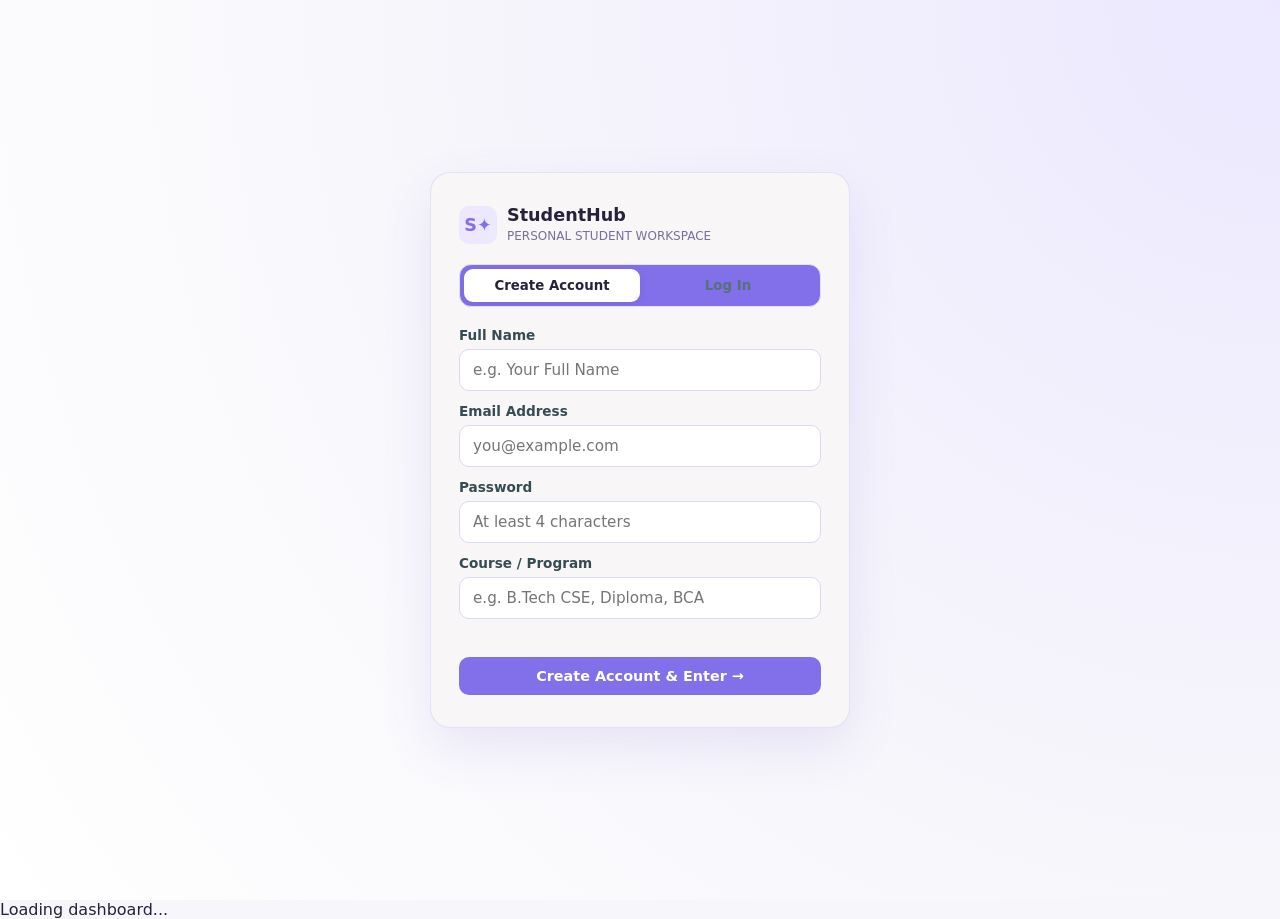
==== frontend/index.html @ a0b0ee9e "Initial StudentHub Project" ====
<!DOCTYPE html>
<html lang="en">

    <head>
        <meta charset="UTF-8" />
        <meta name="viewport" content="width=device-width, initial-scale=1.0" />
        <meta name="description" content="StudentHub AI — your all-in-one student workspace." />
        <title>StudentHub AI — Student Workspace</title>
        <link rel="stylesheet" href="style.css" />
        <style>
            /* Auth Screen & First-Time User Enhancements */
            .hidden {
                display: none !important;
            }

            .auth-wrapper {
                min-height: 100vh;
                display: flex;
                align-items: center;
                justify-content: center;
                padding: 24px;
                background: radial-gradient(circle at top right, #ece8ff 0%, #f7f6fb 55%, #ffffff 100%);
            }

            .auth-card {
                width: 100%;
                max-width: 420px;
                background: #f8f6f6;
                border-radius: 20px;
                padding: 32px 28px;
                box-shadow: 0 20px 50px rgba(105, 89, 205, 0.12);
                border: 1px solid rgba(129, 112, 233, 0.16);
            }

            .auth-brand {
                display: flex;
                align-items: center;
                gap: 10px;
                margin-bottom: 20px;
            }

            .auth-tabs {
                display: grid;
                grid-template-columns: 1fr 1fr;
                background: #8170e9;
                padding: 4px;
                border-radius: 12px;
                margin-bottom: 20px;
            }

            .auth-tab {
                border: none;
                background: transparent;
                padding: 9px 12px;
                border-radius: 9px;
                font-weight: 600;
                cursor: pointer;
                color: #567178;
                transition: all 0.2s ease;
            }

            .auth-tab.active {
                background: #ffffff;
                color: #26223b;
                box-shadow: 0 2px 8px rgba(0, 0, 0, 0.06);
            }

            .auth-form label {
                display: block;
                font-size: 0.85rem;
                font-weight: 600;
                margin: 12px 0 6px;
                color: #354c54;
            }

            .auth-form input {
                width: 100%;
                padding: 11px 13px;
                border: 1px solid #dcd7f3;
                border-radius: 10px;
                font-size: 0.95rem;
                outline: none;
                box-sizing: border-box;
            }

            .auth-form input:focus {
                border-color: #8170e9;
                box-shadow: 0 0 0 3px rgba(129, 112, 233, 0.15);
            }

            .auth-error {
                color: #ef110a;
                font-size: 0.85rem;
                margin-top: 10px;
                min-height: 18px;
            }

            .stat-card.interactive {
                cursor: pointer;
                transition: transform 0.15s ease, box-shadow 0.99s ease;
            }

            .stat-card.interactive:hover {
                transform: translateY(-2px);
            }

            .empty-state-box {
                padding: 18px;
                text-align: center;
                border: 1px dashed #6455b3;
                border-radius: 12px;
                color: #6c668a;
                font-size: 0.9rem;
            }
        </style>
    </head>

    <body>

        <!-- 1. AUTHENTICATION SCREEN (LOGIN / SIGN UP) -->
        <section class="auth-wrapper" id="authScreen">
            <div class="auth-card">
                <div class="auth-brand">
                    <span class="brand-mark">S<span>✦</span></span>
                    <div>
                        <strong style="display:block; font-size:1.1rem;">StudentHub</strong>
                        <small style="color:#777099; font-size:0.75rem;">PERSONAL STUDENT WORKSPACE</small>
                    </div>
                </div>

                <div class="auth-tabs">
                    <button type="button" class="auth-tab active" id="tabSignup">Create Account</button>
                    <button type="button" class="auth-tab" id="tabLogin">Log In</button>
                </div>

                <!-- Create Account Form -->
                <form class="auth-form" id="signupForm">
                    <label for="signupName">Full Name</label>
                    <input id="signupName" type="text" required placeholder="e.g. Your Full Name" />

                    <label for="signupEmail">Email Address</label>
                    <input id="signupEmail" type="email" required placeholder="you@example.com" />

                    <label for="signupPassword">Password</label>
                    <input id="signupPassword" type="password" required minlength="4"
                        placeholder="At least 4 characters" />

                    <label for="signupProgram">Course / Program</label>
                    <input id="signupProgram" type="text" required placeholder="e.g. B.Tech CSE, Diploma, BCA" />

                    <div class="auth-error" id="signupError"></div>
                    <button type="submit" class="modal-submit" style="width:100%; margin-top:10px;">Create Account &amp;
                        Enter →</button>
                </form>

                <!-- Login Form -->
                <form class="auth-form hidden" id="loginForm">
                    <label for="loginEmail">Email Address</label>
                    <input id="loginEmail" type="email" required placeholder="you@example.com" />

                    <label for="loginPassword">Password</label>
                    <input id="loginPassword" type="password" required placeholder="Enter your password" />

                    <div class="auth-error" id="loginError"></div>
                    <button type="submit" class="modal-submit" style="width:100%; margin-top:10px;">Log In to Workspace
                        →</button>
                </form>
            </div>
        </section>

        <!-- 2. MAIN WORKSPACE INTERFACE -->
        <div class="app-shell hidden" id="appShell">
            <aside class="sidebar" id="sidebar">
                <a class="brand" href="#" aria-label="StudentHub Home" data-view="overview">
                    <span class="brand-mark">S<span>✦</span></span>
                    <span><strong>StudentHub</strong><small>STUDENT SPACE</small></span>
                </a>
                <div class="nav-label">WORKSPACE</div>
                <nav class="nav">
                    <button class="nav-item active" data-view="overview"><span>▦</span> Overview</button>
                    <button class="nav-item" data-view="study"><span>✧</span> AI Study Assistant <i
                            class="new-tag">AI</i></button>
                    <button class="nav-item" data-view="notes"><span>▤</span> Notes Library</button>
                    <button class="nav-item" data-view="planner"><span>◷</span> Study Planner</button>
                    <button class="nav-item" data-view="attendance"><span>▣</span> Attendance</button>
                    <button class="nav-item" data-view="assignments"><span>☑</span> Assignments</button>
                    <div class="nav-label nav-label-gap">CAREER</div>
                    <button class="nav-item" data-view="placement"><span>↗</span> Placement Prep</button>
                    <button class="nav-item" data-view="resume"><span>▧</span> Resume Builder</button>
                    <button class="nav-item" data-view="community"><span>◎</span> Community</button>
                </nav>
                <div class="sidebar-bottom">
                    <div class="upgrade-card">
                        <div class="sparkle">✦</div><strong>Make learning count.</strong>
                        <p>Your next big opportunity starts with one small step.</p>
                        <button data-view="placement">Explore career tools <span>→</span></button>
                    </div>
                    <button class="profile-mini" id="profileButton">
                        <div class="avatar" id="sidebarAvatar">SH</div>
                        <span>
                            <strong id="sidebarUserName">Student</strong>
                            <small id="sidebarUserProgram">Student Workspace</small>
                        </span>
                        <span class="dots">•••</span>
                    </button>
                </div>
            </aside>

            <main class="main">
                <header class="topbar">
                    <button class="mobile-menu" id="mobileMenu" aria-label="Open menu">☰</button>
                    <div class="breadcrumb">Workspace <span>/</span> <strong id="breadcrumbTitle">Overview</strong>
                    </div>
                    <div class="top-actions">
                        <label class="global-search"><span>⌕</span><input id="globalSearch"
                                placeholder="Search notes, tasks, deadlines..." /><kbd>⌘ K</kbd></label>
                        <button class="icon-button" id="notificationButton" aria-label="Notifications">♧<i></i></button>
                        <div class="avatar top-avatar" id="topAvatar" title="Account & Profile" style="cursor:pointer;">
                            S</div>
                    </div>
                </header>

                <section class="content">
                    <div class="welcome-row">
                        <div>
                            <div class="eyebrow"><span class="live-dot"></span> YOUR PERSONAL STUDENT SPACE</div>
                            <h1 id="pageTitle">Welcome! <span class="wave">✦</span></h1>
                            <p class="subtitle" id="pageSubtitle">Start by adding your subjects, tasks, or study goals
                                for today.</p>
                        </div>
                        <button class="primary-button" id="addTaskButtonTop"><span>＋</span> Plan my day</button>
                    </div>

                    <div class="hero-card">
                        <div class="hero-copy">
                            <div class="hero-pill"><span>✦</span> YOUR AI LEARNING COMPANION</div>
                            <h2>Make today a<br /><em>step forward.</em></h2>
                            <p>Learn smarter, stay organized, and build the future you want — all in one place.</p>
                            <button class="hero-button" data-view="study">Ask your AI assistant <span>↗</span></button>
                        </div>
                        <div class="hero-art" aria-hidden="true">
                            <div class="orbit orbit-one"></div>
                            <div class="orbit orbit-two"></div>
                            <div class="floating-card card-note"><span class="float-icon purple">▤</span><span><b>Study
                                        notes</b><small id="heroNoteCount">0 saved notes</small></span><i>✓</i></div>
                            <div class="floating-card card-score"><span class="float-icon yellow">✧</span><span><b>Keep
                                        going!</b><small id="heroTaskStatus">Ready to start</small></span></div>
                            <div class="book-stack">
                                <div class="book book-back"></div>
                                <div class="book book-mid"></div>
                                <div class="book book-front"><span>✦</span></div>
                                <div class="book-page"></div>
                            </div>
                            <div class="hero-spark spark-a">✦</div>
                            <div class="hero-spark spark-b">✧</div>
                            <div class="hero-spark spark-c">·</div>
                        </div>
                    </div>

                    <div class="section-heading">
                        <div>
                            <h2>Your overview</h2>
                            <p>Click any card below to update or log your progress.</p>
                        </div>
                        <button class="text-button" id="customizeButton">Customize view ↗</button>
                    </div>

                    <!-- Interactive Live Stats Grid -->
                    <div class="stats-grid">
                        <article class="stat-card interactive" id="cardAttendance" data-view="attendance">
                            <div class="stat-top"><span>Attendance</span><span class="stat-icon mint">▣</span></div>
                            <div class="stat-value" id="statAttendanceVal">0<span>%</span></div>
                            <div class="stat-foot"><span class="status-good" id="statAttendanceSub">Click to log
                                    classes</span></div>
                            <div class="mini-progress"><span id="statAttendanceBar" style="width:0%"></span></div>
                        </article>

                        <article class="stat-card interactive" id="cardStudyTime">
                            <div class="stat-top"><span>Study time</span><span class="stat-icon lavender">◷</span></div>
                            <div class="stat-value" id="statStudyVal">0<span class="unit"> hrs</span></div>
                            <div class="stat-foot"><span class="status-good">+ Click to log study time</span></div>
                            <div class="mini-progress lavender-bar"><span id="statStudyBar" style="width:0%"></span>
                            </div>
                        </article>

                        <article class="stat-card interactive" id="cardTasks" data-view="planner">
                            <div class="stat-top"><span>Tasks completed</span><span class="stat-icon peach">☑</span>
                            </div>
                            <div class="stat-value" id="statTasksVal">0<span class="muted-value">/0</span></div>
                            <div class="stat-foot"><span class="status-good" id="statTasksSub">0%</span>
                                <span>completion rate</span>
                            </div>
                            <div class="mini-progress peach-bar"><span id="statTasksBar" style="width:0%"></span></div>
                        </article>

                        <article class="stat-card interactive" id="cardQuiz">
                            <div class="stat-top"><span>Quiz average</span><span class="stat-icon blue">✧</span></div>
                            <div class="stat-value" id="statQuizVal">0<span>%</span></div>
                            <div class="stat-foot"><span class="status-good" id="statQuizSub">Click to take a quick
                                    quiz</span></div>
                            <div class="mini-progress blue-bar"><span id="statQuizBar" style="width:0%"></span></div>
                        </article>
                    </div>

                    <div class="dashboard-grid">
                        <section class="panel focus-panel">
                            <div class="panel-heading">
                                <div>
                                    <h3>Today's focus</h3>
                                    <p>Small steps, meaningful progress.</p>
                                </div>
                                <button class="more-button" id="clearCompletedBtn" title="Clear completed tasks">Clear
                                    done</button>
                            </div>
                            <div class="focus-progress">
                                <div class="progress-ring">
                                    <div><strong id="ringCount">0/0</strong><small>tasks</small></div>
                                </div>
                                <div>
                                    <strong id="focusHeadline">Let's plan your day!</strong>
                                    <p id="focusSubtext">Add your first task below to start tracking today's focus.</p>
                                    <button class="inline-link" data-view="planner">Add task →</button>
                                </div>
                            </div>
                            <div class="task-list" id="taskList"></div>
                            <button class="add-task" id="addTaskButton">＋ Add a task</button>
                        </section>

                        <section class="panel ai-panel">
                            <div class="panel-heading">
                                <div>
                                    <h3>Ask StudentHub AI</h3>
                                    <p>Your study buddy, available anytime.</p>
                                </div>
                                <span class="ai-badge">✦ INTERACTIVE</span>
                            </div>
                            <div class="ai-welcome">
                                <div class="ai-avatar">✦</div>
                                <div>
                                    <strong id="aiGreeting">Hey there! What are we learning today?</strong>
                                    <p>Type any topic below to generate an instant study breakdown, active recall
                                        prompts, or add it to your notes.</p>
                                </div>
                            </div>
                            <div class="suggestions">
                                <button class="suggestion" data-prompt="Object-Oriented Programming">Explain OOP
                                    concepts <span>↗</span></button>
                                <button class="suggestion" data-prompt="Database Normalization">Database Normalization
                                    <span>↗</span></button>
                                <button class="suggestion" data-prompt="Time Management for Exams">Exam Study Strategy
                                    <span>↗</span></button>
                            </div>
                            <form class="chat-input" id="chatForm">
                                <input id="chatInput" placeholder="Enter a topic or question..." autocomplete="off" />
                                <button type="submit" aria-label="Send message">↑</button>
                            </form>
                        </section>
                    </div>

                    <div class="bottom-grid">
                        <section class="panel resources-panel">
                            <div class="panel-heading">
                                <div>
                                    <h3>Continue learning</h3>
                                    <p>Your saved notes &amp; study materials.</p>
                                </div>
                                <button class="inline-link" data-view="notes">Manage notes →</button>
                            </div>
                            <div class="resource-list" id="resourceList"></div>
                        </section>

                        <section class="panel deadline-panel">
                            <div class="panel-heading">
                                <div>
                                    <h3>Coming up</h3>
                                    <p>Your upcoming assignment deadlines.</p>
                                </div>
                                <button class="inline-link" data-view="assignments">Add deadline →</button>
                            </div>
                            <div id="deadlineList"></div>
                        </section>
                    </div>

                    <footer><span>✦ StudentHub AI</span><span>Built for your next step. <b>Keep growing.</b></span>
                    </footer>
                </section>
            </main>
        </div>

        <div class="toast" id="toast" role="status"></div>
        <dialog id="modal">
            <div class="modal-head">
                <h3 id="modalTitle">Quick action</h3>
                <button id="closeModal" aria-label="Close">×</button>
            </div>
            <div id="modalBody"></div>
        </dialog>
        <script src="script.js"></script>
        <pre id="dashboard-data">Loading dashboard...</pre>

        <script src="api.js"></script>
        <script>
            loadDashboard();
        </script>
    </body>

</html>
---- frontend/style.css ----
/* ============================================================================
   1. CSS VARIABLES & THEME TOKENS (LIGHT & DARK MODE)
   ============================================================================ */
:root {
    --bg-main: #f7f6fb;
    --bg-sidebar: #ffffff;
    --bg-card: #ffffff;
    --text-main: #26223b;
    --text-muted: #777099;
    --border-color: #e5e1f5;
    --primary: #8170e9;
    --primary-hover: #6d5ce7;
    --accent-light: #ece8ff;
    --card-shadow: 0 10px 30px rgba(105, 89, 205, 0.06);
    --modal-bg: #ffffff;
    --input-bg: #ffffff;
}

body.dark-mode {
    --bg-main: #110f1a;
    --bg-sidebar: #171424;
    --bg-card: #1c182b;
    --text-main: #f2eefb;
    --text-muted: #a69ebd;
    --border-color: #2e2845;
    --primary: #9485f5;
    --primary-hover: #a69afa;
    --accent-light: #282142;
    --card-shadow: 0 10px 30px rgba(0, 0, 0, 0.35);
    --modal-bg: #1c182b;
    --input-bg: #141121;
}

/* ============================================================================
   2. RESET & BASE STYLES
   ============================================================================ */
* {
    box-sizing: border-box;
    margin: 0;
    padding: 0;
    font-family: system-ui, -apple-system, BlinkMacSystemFont, "Segoe UI", Roboto, Oxygen, Ubuntu, Cantarell, sans-serif;
}

body {
    background-color: var(--bg-main);
    color: var(--text-main);
    min-height: 100vh;
    transition: background-color 0.3s ease, color 0.3s ease;
    overflow-x: hidden;
}

/* Custom Scrollbars */
::-webkit-scrollbar {
    width: 6px;
    height: 6px;
}

::-webkit-scrollbar-track {
    background: transparent;
}

::-webkit-scrollbar-thumb {
    background: var(--border-color);
    border-radius: 4px;
}

.hidden {
    display: none !important;
}

/* ============================================================================
   3. AUTHENTICATION & APP SHELL LAYOUT
   ============================================================================ */
.auth-wrapper {
    min-height: 100vh;
    display: flex;
    align-items: center;
    justify-content: center;
    padding: 24px;
    background: radial-gradient(circle at top right, var(--accent-light) 0%, var(--bg-main) 60%);
}

.auth-card {
    width: 100%;
    max-width: 420px;
    background: var(--bg-card);
    border-radius: 20px;
    padding: 32px 28px;
    box-shadow: var(--card-shadow);
    border: 1px solid var(--border-color);
    transition: background 0.3s ease, border 0.3s ease;
}

.auth-brand {
    display: flex;
    align-items: center;
    gap: 12px;
    margin-bottom: 22px;
}

.auth-tabs {
    display: grid;
    grid-template-columns: 1fr 1fr;
    background: var(--bg-main);
    padding: 4px;
    border-radius: 12px;
    margin-bottom: 20px;
    border: 1px solid var(--border-color);
}

.auth-tab {
    border: none;
    background: transparent;
    padding: 9px 12px;
    border-radius: 9px;
    font-weight: 600;
    cursor: pointer;
    color: var(--text-muted);
    transition: all 0.2s ease;
}

.auth-tab.active {
    background: var(--bg-card);
    color: var(--text-main);
    box-shadow: 0 2px 8px rgba(0, 0, 0, 0.06);
}

.auth-form label {
    display: block;
    font-size: 0.85rem;
    font-weight: 600;
    margin: 12px 0 6px;
    color: var(--text-main);
}

.auth-form input {
    width: 100%;
    padding: 11px 13px;
    background: var(--input-bg);
    border: 1px solid var(--border-color);
    border-radius: 10px;
    font-size: 0.95rem;
    color: var(--text-main);
    outline: none;
    transition: border 0.2s ease, box-shadow 0.2s ease;
}

.auth-form input:focus {
    border-color: var(--primary);
    box-shadow: 0 0 0 3px rgba(129, 112, 233, 0.2);
}

.auth-error {
    color: #d9534f;
    font-size: 0.85rem;
    margin-top: 10px;
    min-height: 18px;
}

.app-shell {
    display: flex;
    min-height: 100vh;
}

/* ============================================================================
   4. SIDEBAR & NAVIGATION
   ============================================================================ */
.sidebar {
    width: 260px;
    background: var(--bg-sidebar);
    border-right: 1px solid var(--border-color);
    display: flex;
    flex-direction: column;
    padding: 24px 16px;
    position: fixed;
    top: 0;
    bottom: 0;
    left: 0;
    z-index: 100;
    transition: transform 0.3s ease, background 0.3s ease, border 0.3s ease;
}

.brand {
    display: flex;
    align-items: center;
    gap: 10px;
    text-decoration: none;
    color: var(--text-main);
    padding: 0 8px 20px;
}

.brand-mark {
    width: 38px;
    height: 38px;
    background: var(--accent-light);
    color: var(--primary);
    border-radius: 10px;
    display: flex;
    align-items: center;
    justify-content: center;
    font-weight: 700;
    font-size: 1.1rem;
}

.brand span strong {
    display: block;
    font-size: 1rem;
    line-height: 1.2;
}

.brand span small {
    font-size: 0.65rem;
    color: var(--text-muted);
    letter-spacing: 0.5px;
}

.nav-label {
    font-size: 0.7rem;
    font-weight: 700;
    color: var(--text-muted);
    letter-spacing: 0.8px;
    padding: 12px 10px 6px;
}

.nav-label-gap {
    margin-top: 16px;
}

.nav {
    display: flex;
    flex-direction: column;
    gap: 3px;
}

.nav-item {
    display: flex;
    align-items: center;
    gap: 10px;
    padding: 10px 12px;
    border-radius: 10px;
    border: none;
    background: transparent;
    color: var(--text-muted);
    font-weight: 500;
    font-size: 0.92rem;
    cursor: pointer;
    text-align: left;
    width: 100%;
    transition: all 0.2s ease;
}

.nav-item:hover {
    background: var(--accent-light);
    color: var(--text-main);
}

.nav-item.active {
    background: var(--accent-light);
    color: var(--primary);
    font-weight: 600;
}

.new-tag {
    margin-left: auto;
    font-size: 0.65rem;
    background: var(--primary);
    color: #fff;
    padding: 2px 6px;
    border-radius: 6px;
    font-style: normal;
}

.sidebar-bottom {
    margin-top: auto;
    display: flex;
    flex-direction: column;
    gap: 12px;
}

.upgrade-card {
    background: linear-gradient(135deg, var(--accent-light) 0%, rgba(129, 112, 233, 0.1) 100%);
    border: 1px solid var(--border-color);
    padding: 14px;
    border-radius: 14px;
}

.upgrade-card .sparkle {
    color: var(--primary);
    font-size: 1rem;
    margin-bottom: 4px;
}

.upgrade-card strong {
    display: block;
    font-size: 0.88rem;
    color: var(--text-main);
    margin-bottom: 2px;
}

.upgrade-card p {
    font-size: 0.78rem;
    color: var(--text-muted);
    line-height: 1.4;
    margin-bottom: 10px;
}

.upgrade-card button {
    background: var(--primary);
    color: #fff;
    border: none;
    padding: 7px 12px;
    border-radius: 8px;
    font-size: 0.78rem;
    font-weight: 600;
    cursor: pointer;
    display: flex;
    align-items: center;
    gap: 6px;
    transition: background 0.2s ease;
}

.upgrade-card button:hover {
    background: var(--primary-hover);
}

.profile-mini {
    display: flex;
    align-items: center;
    gap: 10px;
    background: var(--bg-main);
    border: 1px solid var(--border-color);
    padding: 8px 10px;
    border-radius: 12px;
    cursor: pointer;
    width: 100%;
    text-align: left;
    transition: background 0.2s ease;
}

.profile-mini:hover {
    background: var(--accent-light);
}

.avatar {
    width: 32px;
    height: 32px;
    background: var(--primary);
    color: #fff;
    border-radius: 50%;
    display: flex;
    align-items: center;
    justify-content: center;
    font-weight: 600;
    font-size: 0.9rem;
    flex-shrink: 0;
}

.profile-mini span strong {
    display: block;
    font-size: 0.85rem;
    color: var(--text-main);
}

.profile-mini span small {
    font-size: 0.73rem;
    color: var(--text-muted);
}

.dots {
    margin-left: auto;
    color: var(--text-muted);
    letter-spacing: 1px;
}

/* ============================================================================
   5. MAIN CONTENT AREA & TOPBAR
   ============================================================================ */
.main {
    margin-left: 260px;
    flex: 1;
    display: flex;
    flex-direction: column;
    min-width: 0;
}

.topbar {
    height: 70px;
    background: var(--bg-card);
    border-bottom: 1px solid var(--border-color);
    display: flex;
    align-items: center;
    padding: 0 32px;
    position: sticky;
    top: 0;
    z-index: 90;
    gap: 16px;
    transition: background 0.3s ease, border 0.3s ease;
}

.mobile-menu {
    display: none;
    background: none;
    border: none;
    font-size: 1.4rem;
    color: var(--text-main);
    cursor: pointer;
}

.breadcrumb {
    font-size: 0.9rem;
    color: var(--text-muted);
}

.breadcrumb span {
    margin: 0 6px;
}

.breadcrumb strong {
    color: var(--text-main);
    font-weight: 600;
}

.top-actions {
    margin-left: auto;
    display: flex;
    align-items: center;
    gap: 12px;
}

.global-search {
    display: flex;
    align-items: center;
    background: var(--bg-main);
    border: 1px solid var(--border-color);
    padding: 8px 12px;
    border-radius: 10px;
    gap: 8px;
    width: 240px;
    transition: border 0.2s ease;
}

.global-search:focus-within {
    border-color: var(--primary);
}

.global-search span {
    color: var(--text-muted);
    font-size: 1.1rem;
}

.global-search input {
    background: transparent;
    border: none;
    outline: none;
    font-size: 0.88rem;
    color: var(--text-main);
    width: 100%;
}

.global-search kbd {
    font-size: 0.7rem;
    background: var(--bg-card);
    border: 1px solid var(--border-color);
    padding: 2px 5px;
    border-radius: 5px;
    color: var(--text-muted);
}

.icon-button {
    background: var(--bg-main);
    border: 1px solid var(--border-color);
    width: 38px;
    height: 38px;
    border-radius: 10px;
    display: flex;
    align-items: center;
    justify-content: center;
    cursor: pointer;
    color: var(--text-main);
    font-size: 1rem;
    transition: background 0.2s ease;
}

.icon-button:hover {
    background: var(--accent-light);
    color: var(--primary);
}

.content {
    padding: 32px;
    max-width: 1300px;
    width: 100%;
    margin: 0 auto;
}

/* ============================================================================
   6. DASHBOARD COMPONENTS & HERO CARD
   ============================================================================ */
.welcome-row {
    display: flex;
    justify-content: space-between;
    align-items: flex-start;
    margin-bottom: 24px;
    gap: 16px;
    flex-wrap: wrap;
}

.eyebrow {
    font-size: 0.72rem;
    font-weight: 700;
    color: var(--text-muted);
    letter-spacing: 0.8px;
    display: flex;
    align-items: center;
    gap: 6px;
    margin-bottom: 6px;
}

.live-dot {
    width: 7px;
    height: 7px;
    background: #2e7d32;
    border-radius: 50%;
    display: inline-block;
    box-shadow: 0 0 0 3px rgba(46, 125, 50, 0.2);
}

h1 {
    font-size: 1.75rem;
    font-weight: 700;
    color: var(--text-main);
    letter-spacing: -0.5px;
    display: flex;
    align-items: center;
    gap: 8px;
}

.wave {
    color: var(--primary);
    font-size: 1.2rem;
}

.subtitle {
    font-size: 0.95rem;
    color: var(--text-muted);
    margin-top: 4px;
}

.primary-button {
    background: var(--primary);
    color: #fff;
    border: none;
    padding: 10px 18px;
    border-radius: 12px;
    font-weight: 600;
    font-size: 0.9rem;
    cursor: pointer;
    display: flex;
    align-items: center;
    gap: 8px;
    box-shadow: 0 4px 12px rgba(129, 112, 233, 0.25);
    transition: background 0.2s ease, transform 0.15s ease;
}

.primary-button:hover {
    background: var(--primary-hover);
    transform: translateY(-1px);
}

/* Hero Card */
.hero-card {
    background: linear-gradient(135deg, #1c182b 0%, #292442 100%);
    color: #ffffff;
    border-radius: 20px;
    padding: 36px;
    display: grid;
    grid-template-columns: 1fr 1fr;
    align-items: center;
    margin-bottom: 32px;
    position: relative;
    overflow: hidden;
    box-shadow: 0 16px 40px rgba(28, 24, 43, 0.2);
}

.hero-copy {
    z-index: 2;
}

.hero-pill {
    display: inline-flex;
    align-items: center;
    gap: 6px;
    background: rgba(255, 255, 255, 0.12);
    padding: 5px 12px;
    border-radius: 20px;
    font-size: 0.72rem;
    font-weight: 700;
    letter-spacing: 0.5px;
    margin-bottom: 14px;
    color: #dcd6f7;
}

.hero-copy h2 {
    font-size: 2.1rem;
    font-weight: 700;
    line-height: 1.2;
    margin-bottom: 12px;
}

.hero-copy h2 em {
    font-style: normal;
    color: #a394f7;
}

.hero-copy p {
    color: #bfaee3;
    font-size: 0.95rem;
    margin-bottom: 20px;
    max-width: 420px;
    line-height: 1.5;
}

.hero-button {
    background: #ffffff;
    color: #1c182b;
    border: none;
    padding: 10px 18px;
    border-radius: 12px;
    font-weight: 600;
    font-size: 0.9rem;
    cursor: pointer;
    display: inline-flex;
    align-items: center;
    gap: 8px;
    transition: background 0.2s ease, transform 0.15s ease;
}

.hero-button:hover {
    background: #ece7fb;
    transform: translateY(-1px);
}

.hero-art {
    position: relative;
    height: 200px;
    display: flex;
    align-items: center;
    justify-content: center;
}

.floating-card {
    position: absolute;
    background: rgba(255, 255, 255, 0.95);
    backdrop-filter: blur(8px);
    color: #26223b;
    padding: 10px 14px;
    border-radius: 12px;
    display: flex;
    align-items: center;
    gap: 10px;
    font-size: 0.82rem;
    box-shadow: 0 10px 25px rgba(0, 0, 0, 0.15);
    z-index: 3;
}

.card-note {
    top: 20px;
    left: 10px;
}

.card-score {
    bottom: 20px;
    right: 10px;
}

.floating-card b {
    display: block;
    font-size: 0.85rem;
}

.floating-card small {
    color: #6c668a;
    font-size: 0.7rem;
}

.float-icon {
    width: 28px;
    height: 28px;
    border-radius: 8px;
    display: flex;
    align-items: center;
    justify-content: center;
    font-weight: 700;
    font-size: 0.8rem;
}

.float-icon.purple {
    background: #ece8ff;
    color: #8170e9;
}

.float-icon.yellow {
    background: #fff8e8;
    color: #f5a623;
}

/* ============================================================================
   7. STATS GRID & DASHBOARD PANELS
   ============================================================================ */
.section-heading {
    display: flex;
    justify-content: space-between;
    align-items: flex-end;
    margin-bottom: 16px;
}

.section-heading h2 {
    font-size: 1.25rem;
    font-weight: 700;
    color: var(--text-main);
}

.section-heading p {
    font-size: 0.85rem;
    color: var(--text-muted);
    margin-top: 2px;
}

.text-button {
    background: none;
    border: none;
    color: var(--primary);
    font-weight: 600;
    font-size: 0.88rem;
    cursor: pointer;
}

.text-button:hover {
    text-decoration: underline;
}

.stats-grid {
    display: grid;
    grid-template-columns: repeat(auto-fit, minmax(220px, 1fr));
    gap: 20px;
    margin-bottom: 32px;
}

.stat-card {
    background: var(--bg-card);
    border: 1px solid var(--border-color);
    padding: 20px;
    border-radius: 16px;
    box-shadow: var(--card-shadow);
    transition: transform 0.2s ease, background 0.3s ease, border 0.3s ease;
}

.stat-card:hover {
    transform: translateY(-2px);
    border-color: var(--primary);
}

.stat-top {
    display: flex;
    justify-content: space-between;
    align-items: center;
    font-size: 0.85rem;
    font-weight: 600;
    color: var(--text-muted);
    margin-bottom: 12px;
}

.stat-icon {
    width: 32px;
    height: 32px;
    border-radius: 10px;
    display: flex;
    align-items: center;
    justify-content: center;
    font-size: 0.9rem;
}

.stat-icon.mint {
    background: #e6f4ea;
    color: #137333;
}

.stat-icon.lavender {
    background: #ece8ff;
    color: #8170e9;
}

.stat-icon.peach {
    background: #fef0ec;
    color: #c94a29;
}

.stat-icon.blue {
    background: #e8f0fe;
    color: #1a73e8;
}

.stat-value {
    font-size: 1.8rem;
    font-weight: 700;
    color: var(--text-main);
    margin-bottom: 8px;
    display: flex;
    align-items: baseline;
    gap: 4px;
}

.stat-value span {
    font-size: 1.1rem;
}

.stat-value .unit,
.stat-value .muted-value {
    font-size: 0.95rem;
    color: var(--text-muted);
    font-weight: 500;
}

.stat-foot {
    font-size: 0.78rem;
    color: var(--text-muted);
    display: flex;
    align-items: center;
    gap: 6px;
    margin-bottom: 12px;
}

.status-good {
    color: #137333;
    font-weight: 600;
}

.mini-progress {
    height: 6px;
    background: var(--bg-main);
    border-radius: 6px;
    overflow: hidden;
}

.mini-progress span {
    display: block;
    height: 100%;
    background: #137333;
    border-radius: 6px;
    transition: width 0.4s ease;
}

.lavender-bar span {
    background: var(--primary);
}

.peach-bar span {
    background: #e06d4e;
}

.blue-bar span {
    background: #1a73e8;
}

/* Dashboard Grids */
.dashboard-grid {
    display: grid;
    grid-template-columns: 1.2fr 1fr;
    gap: 24px;
    margin-bottom: 32px;
}

.bottom-grid {
    display: grid;
    grid-template-columns: 1fr 1fr;
    gap: 24px;
    margin-bottom: 32px;
}

.panel {
    background: var(--bg-card);
    border: 1px solid var(--border-color);
    border-radius: 18px;
    padding: 24px;
    box-shadow: var(--card-shadow);
    transition: background 0.3s ease, border 0.3s ease;
}

.panel-heading {
    display: flex;
    justify-content: space-between;
    align-items: flex-start;
    margin-bottom: 20px;
}

.panel-heading h3 {
    font-size: 1.05rem;
    font-weight: 700;
    color: var(--text-main);
}

.panel-heading p {
    font-size: 0.8rem;
    color: var(--text-muted);
    margin-top: 2px;
}

.more-button {
    background: none;
    border: none;
    color: var(--text-muted);
    font-weight: 700;
    cursor: pointer;
    letter-spacing: 1px;
}

/* Focus Panel & Tasks */
.focus-progress {
    display: flex;
    align-items: center;
    gap: 16px;
    background: var(--bg-main);
    border: 1px solid var(--border-color);
    padding: 16px;
    border-radius: 14px;
    margin-bottom: 18px;
}

.progress-ring {
    width: 58px;
    height: 58px;
    border-radius: 50%;
    background: conic-gradient(var(--primary) 0 60%, var(--border-color) 60% 100%);
    display: flex;
    align-items: center;
    justify-content: center;
    position: relative;
    flex-shrink: 0;
}

.progress-ring::before {
    content: '';
    position: absolute;
    width: 44px;
    height: 44px;
    background: var(--bg-card);
    border-radius: 50%;
}

.progress-ring div {
    position: relative;
    text-align: center;
    font-size: 0.72rem;
    line-height: 1.1;
    color: var(--text-main);
}

.progress-ring strong {
    display: block;
    font-size: 0.85rem;
}

.focus-progress strong {
    font-size: 0.92rem;
    color: var(--text-main);
}

.focus-progress p {
    font-size: 0.8rem;
    color: var(--text-muted);
    margin: 2px 0 6px;
}

.inline-link {
    background: none;
    border: none;
    color: var(--primary);
    font-weight: 600;
    font-size: 0.78rem;
    cursor: pointer;
    padding: 0;
}

.inline-link:hover {
    text-decoration: underline;
}

.task-list {
    display: flex;
    flex-direction: column;
    gap: 8px;
    max-height: 230px;
    overflow-y: auto;
    margin-bottom: 14px;
}

.task {
    display: flex;
    align-items: center;
    gap: 12px;
    background: var(--bg-main);
    border: 1px solid var(--border-color);
    padding: 10px 14px;
    border-radius: 12px;
    cursor: pointer;
    transition: all 0.2s ease;
}

.task:hover {
    border-color: var(--primary);
}

.task input[type="checkbox"] {
    display: none;
}

.check {
    width: 18px;
    height: 18px;
    border: 2px solid var(--text-muted);
    border-radius: 5px;
    display: flex;
    align-items: center;
    justify-content: center;
    transition: all 0.2s ease;
    flex-shrink: 0;
}

.task input:checked ~ .check {
    background: var(--primary);
    border-color: var(--primary);
}

.task input:checked ~ .check::after {
    content: '✓';
    color: #fff;
    font-size: 0.75rem;
    font-weight: 700;
}

.task-name {
    flex: 1;
    font-size: 0.88rem;
    color: var(--text-main);
}

.task-name b {
    display: block;
    font-weight: 600;
}

.task-name small {
    color: var(--text-muted);
    font-size: 0.74rem;
}

.task.done .task-name b {
    text-decoration: line-through;
    opacity: 0.6;
}

.task-time,
.task-tag {
    font-size: 0.74rem;
    color: var(--text-muted);
    background: var(--bg-card);
    padding: 3px 8px;
    border-radius: 6px;
    border: 1px solid var(--border-color);
}

.add-task {
    width: 100%;
    background: var(--bg-main);
    border: 1px dashed var(--border-color);
    color: var(--text-main);
    padding: 10px;
    border-radius: 12px;
    font-weight: 600;
    font-size: 0.85rem;
    cursor: pointer;
    transition: all 0.2s ease;
}

.add-task:hover {
    border-color: var(--primary);
    color: var(--primary);
}

/* AI Panel */
.ai-badge {
    font-size: 0.68rem;
    font-weight: 700;
    background: var(--accent-light);
    color: var(--primary);
    padding: 4px 8px;
    border-radius: 6px;
}

.ai-welcome {
    display: flex;
    align-items: flex-start;
    gap: 12px;
    background: var(--bg-main);
    border: 1px solid var(--border-color);
    padding: 14px;
    border-radius: 14px;
    margin-bottom: 14px;
}

.ai-avatar {
    width: 32px;
    height: 32px;
    background: var(--primary);
    color: #fff;
    border-radius: 10px;
    display: flex;
    align-items: center;
    justify-content: center;
    font-size: 0.9rem;
    flex-shrink: 0;
}

.ai-welcome strong {
    display: block;
    font-size: 0.88rem;
    color: var(--text-main);
    margin-bottom: 2px;
}

.ai-welcome p {
    font-size: 0.78rem;
    color: var(--text-muted);
    line-height: 1.4;
}

.suggestions {
    display: flex;
    flex-wrap: wrap;
    gap: 8px;
    margin-bottom: 14px;
}

.suggestion {
    background: var(--bg-main);
    border: 1px solid var(--border-color);
    color: var(--text-main);
    padding: 6px 12px;
    border-radius: 8px;
    font-size: 0.78rem;
    font-weight: 500;
    cursor: pointer;
    display: flex;
    align-items: center;
    gap: 6px;
    transition: all 0.2s ease;
}

.suggestion:hover {
    border-color: var(--primary);
    color: var(--primary);
}

.chat-input {
    display: flex;
    align-items: center;
    background: var(--bg-main);
    border: 1px solid var(--border-color);
    border-radius: 12px;
    padding: 6px 6px 6px 14px;
    gap: 8px;
}

.chat-input input {
    flex: 1;
    background: transparent;
    border: none;
    outline: none;
    font-size: 0.88rem;
    color: var(--text-main);
}

.chat-input button {
    width: 34px;
    height: 34px;
    background: var(--primary);
    color: #fff;
    border: none;
    border-radius: 9px;
    cursor: pointer;
    font-weight: 700;
    display: flex;
    align-items: center;
    justify-content: center;
    transition: background 0.2s ease;
}

.chat-input button:hover {
    background: var(--primary-hover);
}

/* Resources & Deadlines */
.resource-list {
    display: flex;
    flex-direction: column;
    gap: 10px;
}

.resource {
    display: flex;
    align-items: center;
    gap: 12px;
    background: var(--bg-main);
    border: 1px solid var(--border-color);
    padding: 12px 14px;
    border-radius: 14px;
    cursor: pointer;
    text-align: left;
    width: 100%;
    transition: all 0.2s ease;
}

.resource:hover {
    border-color: var(--primary);
}

.resource-icon {
    width: 36px;
    height: 36px;
    border-radius: 10px;
    display: flex;
    align-items: center;
    justify-content: center;
    font-weight: 700;
    font-size: 0.9rem;
    flex-shrink: 0;
}

.resource-icon.java {
    background: #fff0e8;
    color: #d9534f;
}

.resource-icon.db {
    background: #e8f0fe;
    color: #1a73e8;
}

.resource-icon.dsa {
    background: #e6f4ea;
    color: #137333;
}

.resource span {
    flex: 1;
    font-size: 0.88rem;
    color: var(--text-main);
}

.resource span b {
    display: block;
    font-weight: 600;
}

.resource span small {
    color: var(--text-muted);
    font-size: 0.74rem;
}

.resource-arrow {
    color: var(--text-muted);
    font-size: 0.9rem;
}

.deadline {
    display: flex;
    align-items: center;
    gap: 14px;
    background: var(--bg-main);
    border: 1px solid var(--border-color);
    padding: 12px 14px;
    border-radius: 14px;
    margin-bottom: 10px;
}

.date-box {
    width: 42px;
    height: 42px;
    background: #fef0ec;
    color: #d9534f;
    border-radius: 10px;
    display: flex;
    flex-direction: column;
    align-items: center;
    justify-content: center;
    font-weight: 700;
    font-size: 0.95rem;
    line-height: 1;
    flex-shrink: 0;
}

.date-box small {
    font-size: 0.58rem;
    text-transform: uppercase;
    margin-top: 2px;
}

.date-blue {
    background: #e8f0fe;
    color: #1a73e8;
}

.date-green {
    background: #e6f4ea;
    color: #137333;
}

.deadline-info {
    flex: 1;
    font-size: 0.85rem;
}

.deadline-info b {
    display: block;
    color: var(--text-main);
    font-weight: 600;
}

.deadline-info small {
    color: var(--text-muted);
    font-size: 0.74rem;
}

.deadline-dot {
    width: 8px;
    height: 8px;
    border-radius: 50%;
    flex-shrink: 0;
}

.deadline-dot.amber {
    background: #d9534f;
}

.deadline-dot.blue-dot {
    background: #1a73e8;
}

.deadline-dot.green-dot {
    background: #137333;
}

footer {
    display: flex;
    justify-content: space-between;
    align-items: center;
    padding-top: 10px;
    border-top: 1px solid var(--border-color);
    font-size: 0.78rem;
    color: var(--text-muted);
}

footer b {
    color: var(--text-main);
}

/* ============================================================================
   8. MODALS & TOASTS
   ============================================================================ */
dialog {
    background: var(--modal-bg);
    color: var(--text-main);
    border: 1px solid var(--border-color);
    border-radius: 20px;
    padding: 24px;
    width: 100%;
    max-width: 460px;
    box-shadow: 0 25px 50px rgba(0, 0, 0, 0.25);
    margin: auto;
    transition: background 0.3s ease, color 0.3s ease;
}

dialog::backdrop {
    background: rgba(0, 0, 0, 0.5);
    backdrop-filter: blur(4px);
}

.modal-head {
    display: flex;
    justify-content: space-between;
    align-items: center;
    margin-bottom: 16px;
}

.modal-head h3 {
    font-size: 1.1rem;
    font-weight: 700;
    color: var(--text-main);
}

.modal-head button {
    background: none;
    border: none;
    font-size: 1.25rem;
    color: var(--text-muted);
    cursor: pointer;
}

#modalBody label {
    display: block;
    font-size: 0.82rem;
    font-weight: 600;
    margin: 10px 0 4px;
    color: var(--text-main);
}

#modalBody input,
#modalBody textarea {
    width: 100%;
    padding: 10px 12px;
    background: var(--input-bg);
    border: 1px solid var(--border-color);
    border-radius: 10px;
    font-size: 0.9rem;
    color: var(--text-main);
    outline: none;
    box-sizing: border-box;
}

#modalBody input:focus,
#modalBody textarea:focus {
    border-color: var(--primary);
}

.modal-submit {
    width: 100%;
    background: var(--primary);
    color: #fff;
    border: none;
    padding: 11px;
    border-radius: 10px;
    font-weight: 600;
    font-size: 0.9rem;
    cursor: pointer;
    margin-top: 14px;
    transition: background 0.2s ease;
}

.modal-submit:hover {
    background: var(--primary-hover);
}

.answer-box {
    background: var(--bg-main);
    border: 1px solid var(--border-color);
    padding: 14px;
    border-radius: 12px;
    font-size: 0.85rem;
    line-height: 1.5;
    color: var(--text-main);
    margin-top: 10px;
}

.toast {
    position: fixed;
    bottom: 24px;
    right: 24px;
    background: #1c182b;
    color: #fff;
    padding: 12px 20px;
    border-radius: 12px;
    font-size: 0.88rem;
    font-weight: 500;
    box-shadow: 0 10px 30px rgba(0, 0, 0, 0.25);
    transform: translateY(100px);
    opacity: 0;
    transition: all 0.3s cubic-bezier(0.175, 0.885, 0.32, 1.275);
    z-index: 1000;
}

.toast.show {
    transform: translateY(0);
    opacity: 1;
}

/* ============================================================================
   9. RESPONSIVE DESIGN
   ============================================================================ */
@media (max-width: 900px) {
    .sidebar {
        transform: translateX(-100%);
    }

    .sidebar.open {
        transform: translateX(0);
    }

    .main {
        margin-left: 0;
    }

    .mobile-menu {
        display: block;
    }

    .hero-card {
        grid-template-columns: 1fr;
        padding: 24px;
    }

    .hero-art {
        display: none;
    }

    .dashboard-grid,
    .bottom-grid {
        grid-template-columns: 1fr;
    }

    .topbar {
        padding: 0 16px;
    }

    .content {
        padding: 20px 16px;
    }

    .global-search {
        width: 160px;
    }
}
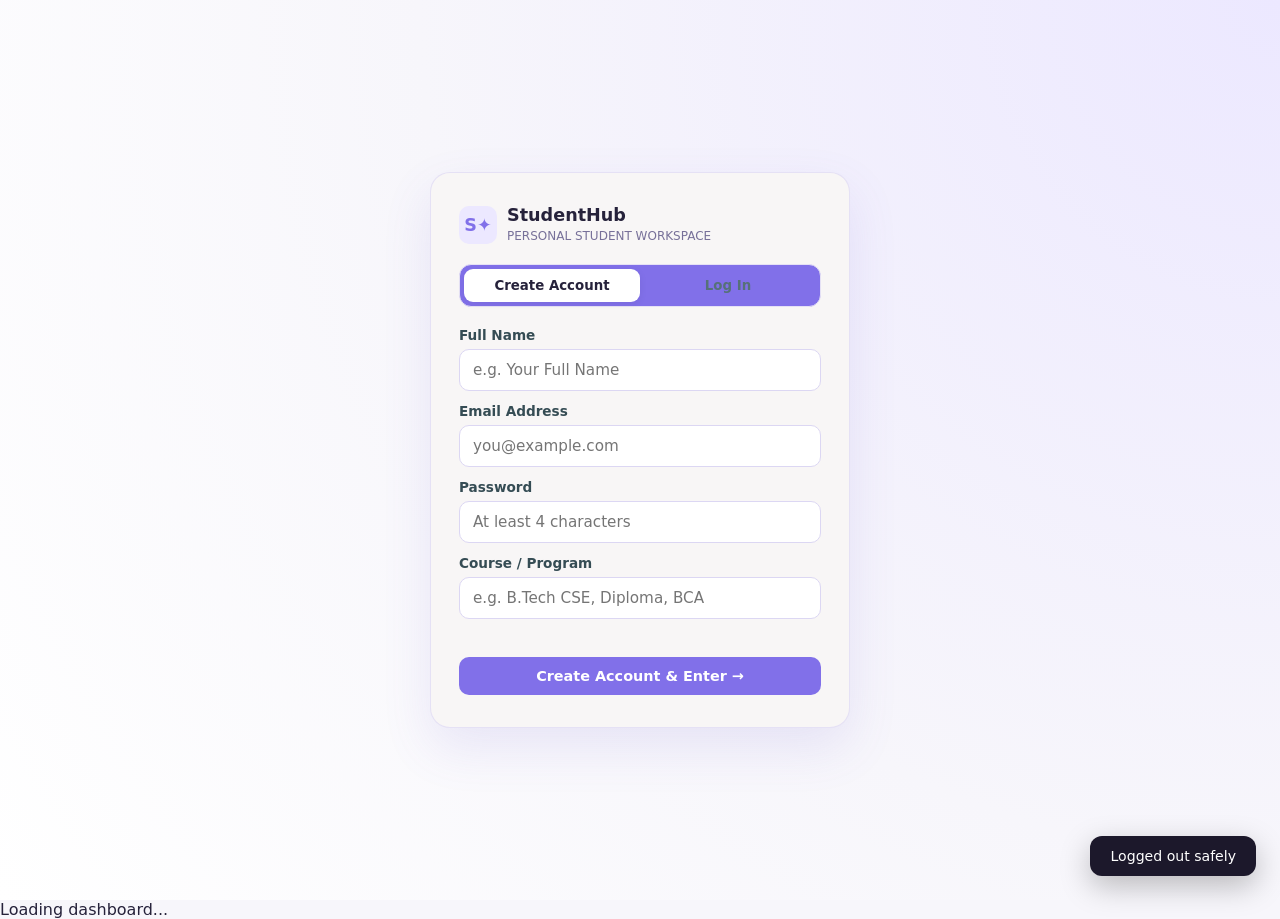
==== commit 764f9296: "Fix login Form" ====
--- a/frontend/index.html
+++ b/frontend/index.html
@@ -381,7 +381,7 @@
                         </section>
                     </div>
 
-                    <footer><span>✦ StudentHub AI</span><span>Built for your next step. <b>Keep growing.</b></span>
+                    <footer><span>✦ StudentHub </span><span>Built for your next step. <b>Keep growing.</b></span>
                     </footer>
                 </section>
             </main>
@@ -398,10 +398,7 @@
         <script src="script.js"></script>
         <pre id="dashboard-data">Loading dashboard...</pre>
 
-        <script src="api.js"></script>
-        <script>
-            loadDashboard();
-        </script>
+        <script src="script.js"></script>
     </body>
 
 </html>
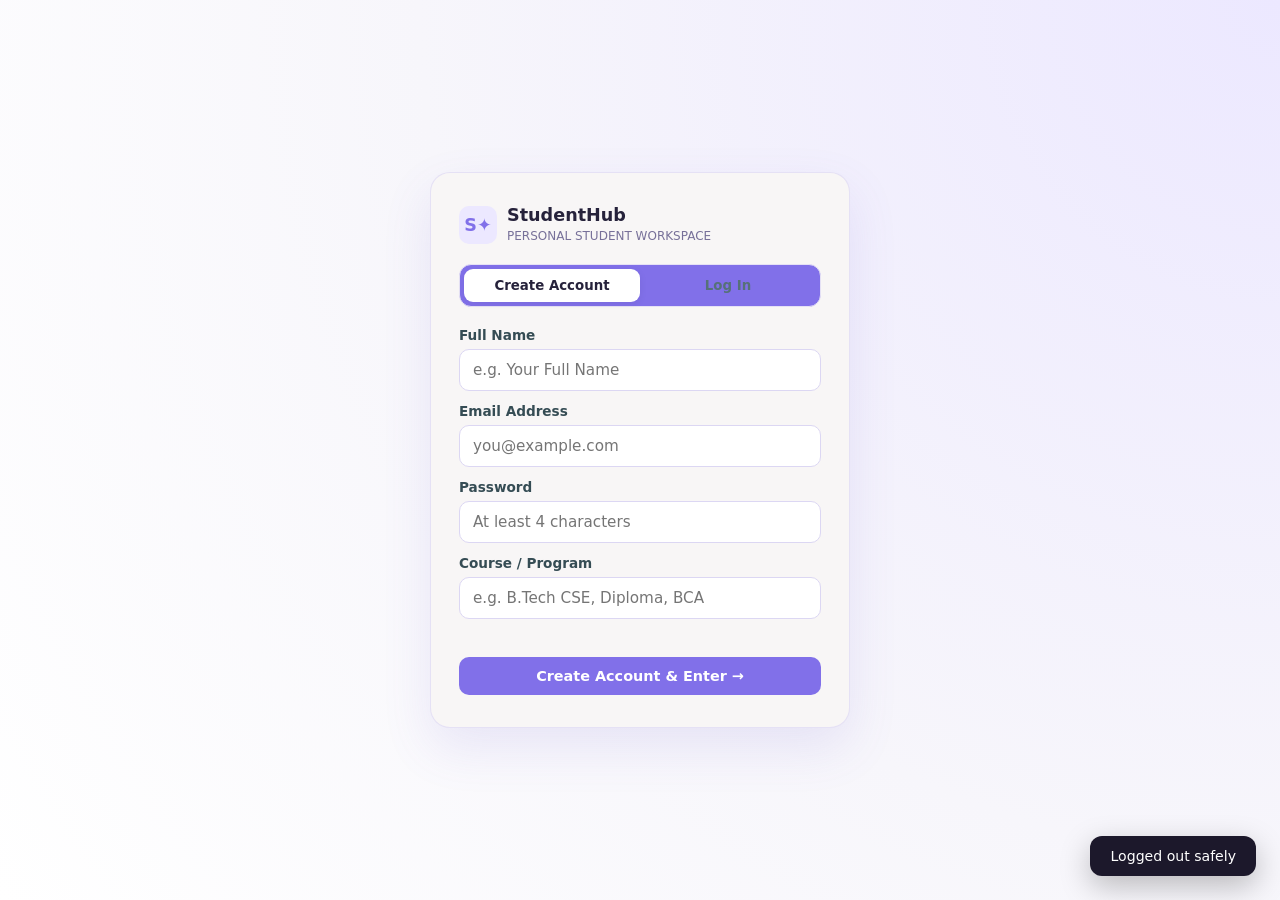
==== commit aba7760d: "Update StudentHub dashboard HTML" ====
--- a/frontend/index.html
+++ b/frontend/index.html
@@ -395,8 +395,8 @@
             </div>
             <div id="modalBody"></div>
         </dialog>
-        <script src="script.js"></script>
-        <pre id="dashboard-data">Loading dashboard...</pre>
+        <!-- <script src="script.js"></script>
+        <pre id="dashboard-data">Loading dashboard...</pre> -->
 
         <script src="script.js"></script>
     </body>
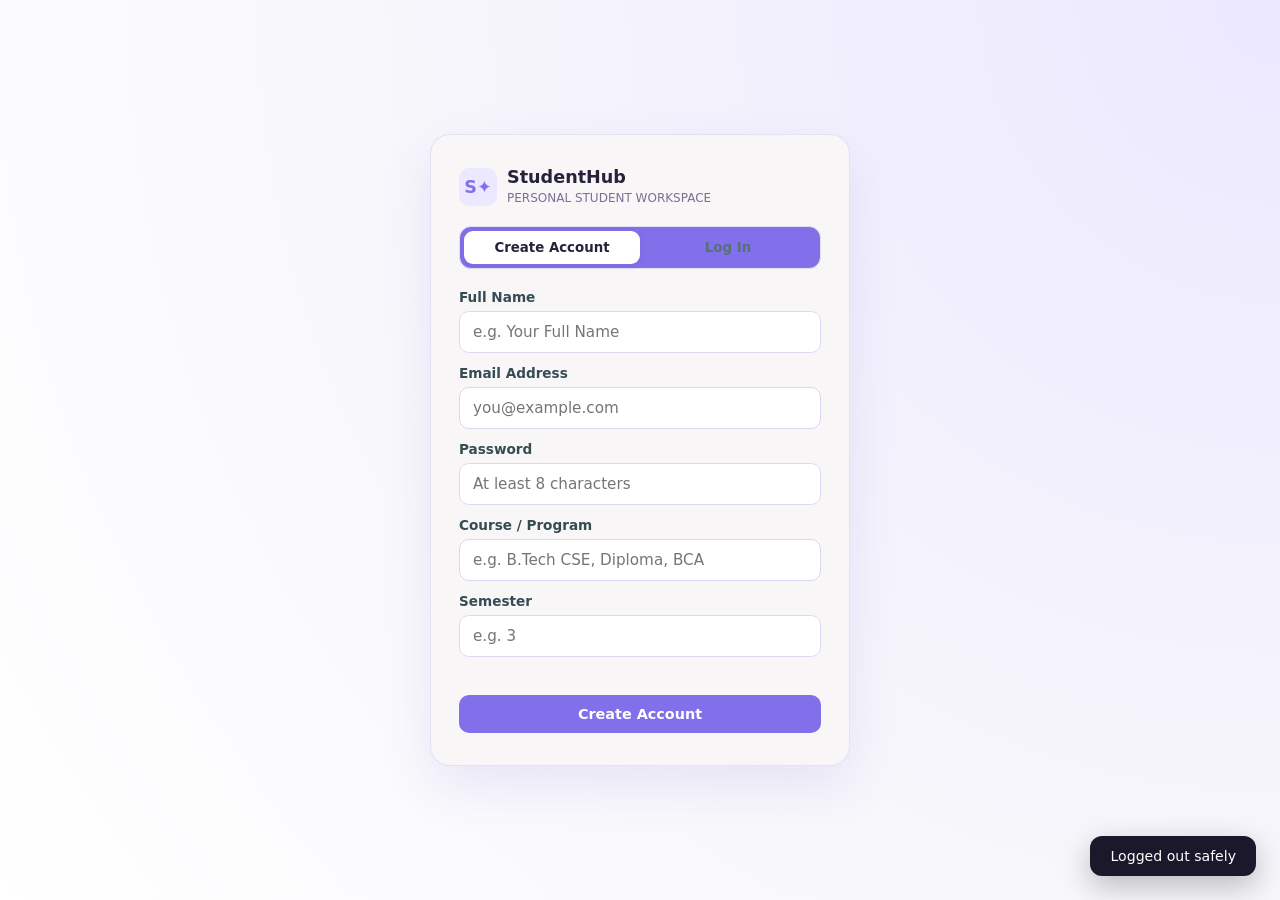
==== commit 77855678: "Fixing the bugs of the frontend" ====
--- a/frontend/index.html
+++ b/frontend/index.html
@@ -142,15 +142,18 @@
                     <input id="signupEmail" type="email" required placeholder="you@example.com" />
 
                     <label for="signupPassword">Password</label>
-                    <input id="signupPassword" type="password" required minlength="4"
-                        placeholder="At least 4 characters" />
+                    <input id="signupPassword" type="password" required minlength="8"
+                        placeholder="At least 8 characters" />
 
                     <label for="signupProgram">Course / Program</label>
                     <input id="signupProgram" type="text" required placeholder="e.g. B.Tech CSE, Diploma, BCA" />
 
+                    <label for="signupSemester">Semester</label>
+                    <input id="signupSemester" type="number" min="1" max="12" required placeholder="e.g. 3" />
+
                     <div class="auth-error" id="signupError"></div>
-                    <button type="submit" class="modal-submit" style="width:100%; margin-top:10px;">Create Account &amp;
-                        Enter →</button>
+                    <button type="submit" class="modal-submit" style="width:100%; margin-top:10px;">Create
+                        Account</button>
                 </form>
 
                 <!-- Login Form -->
